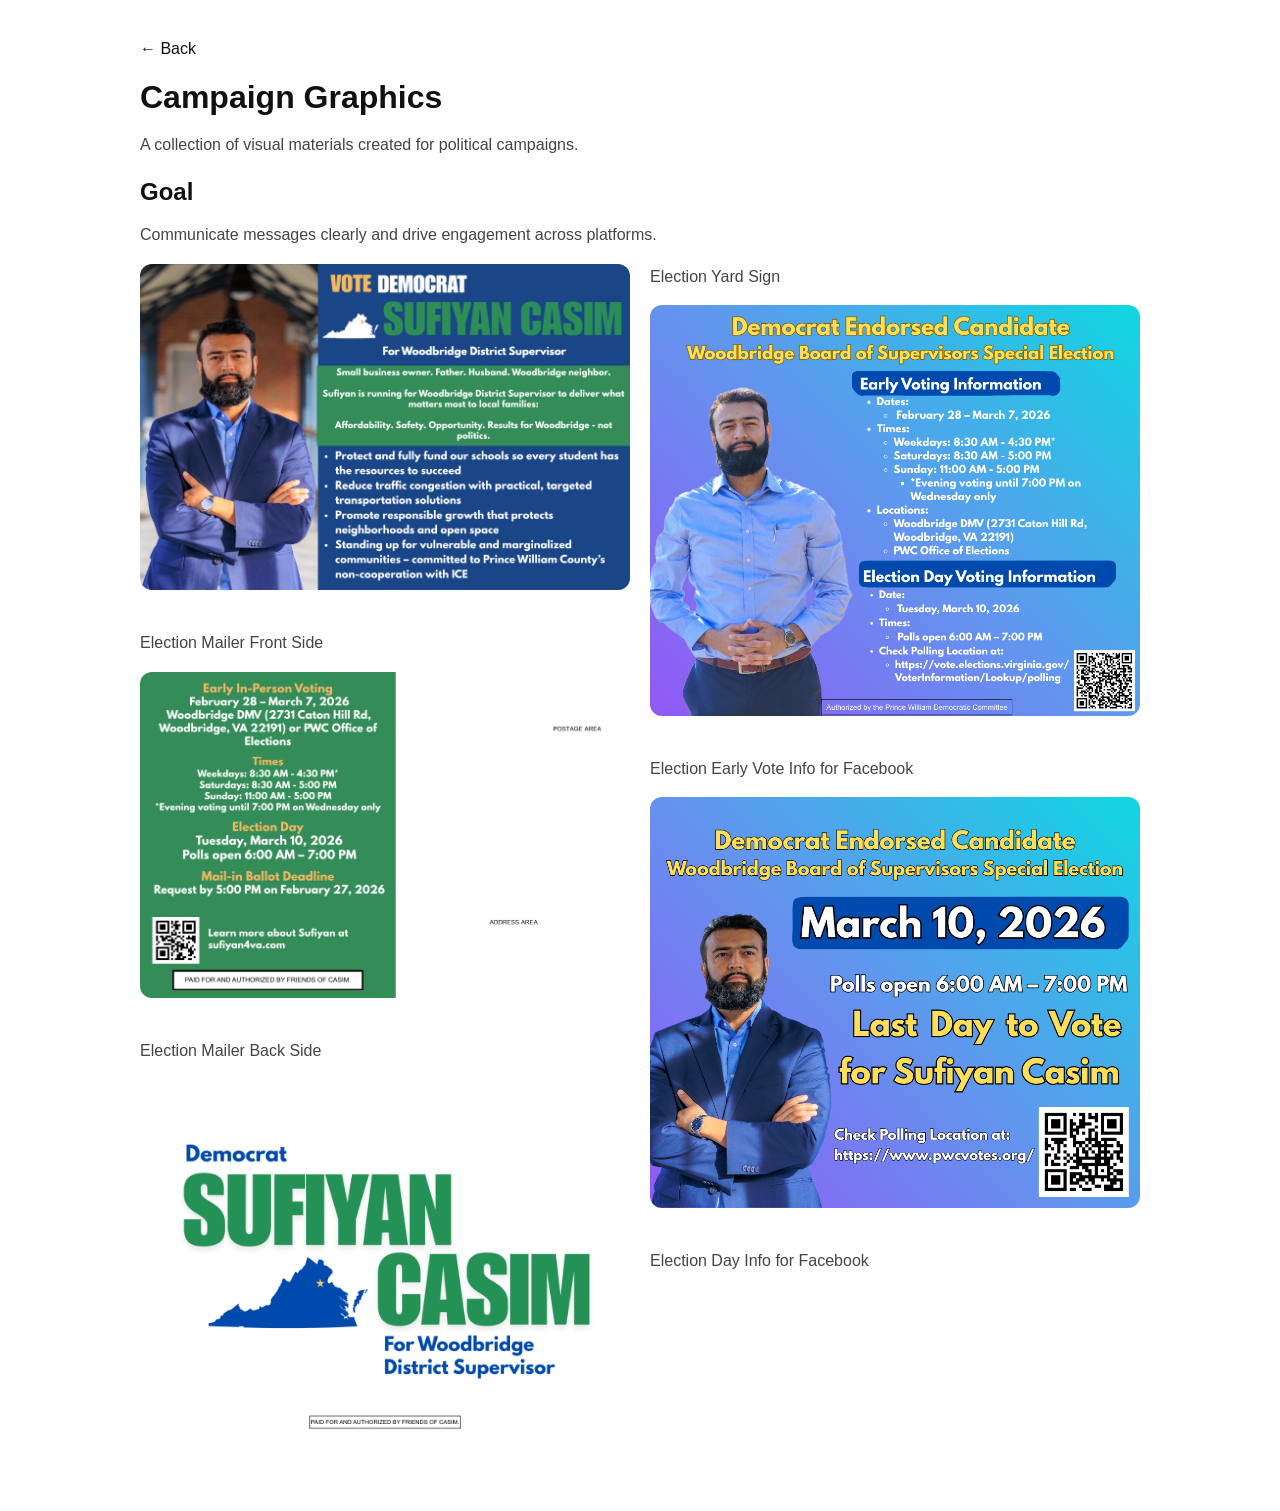
==== projects/campaign-graphics.html @ 76803ddf "Update campaign-graphics.html" ====
<!DOCTYPE html>
<html>
<head>
  <title>Campaign Graphics</title>
  <link rel="stylesheet" href="../style.css">
</head>

<body>
<div class="container">

  <a href="../index.html">← Back</a>

  <h1>Campaign Graphics</h1>
  <p>A collection of visual materials created for political campaigns.</p>

  <h2>Goal</h2>
  <p>Communicate messages clearly and drive engagement across platforms.</p>
  <div class="magazine-grid">
    <img src="/Sufiyan Casim for Woodbridge District Supervisor/Early In-Person Voting/1.png" class="mag-hero">
    <p>Election Mailer Front Side</p>
    <img src="/Sufiyan Casim for Woodbridge District Supervisor/Early In-Person Voting/2.png">
    <p>Election Mailer Back Side</p>
    <img src="/Sufiyan Casim for Woodbridge District Supervisor/Yard Sign.png">
    <p>Election Yard Sign</p>
    <img src="/Sufiyan Casim for Woodbridge District Supervisor/Early Voting Information.png">
    <p>Election Early Vote Info for Facebook</p>
    <img src="/Sufiyan Casim for Woodbridge District Supervisor/March 10, 2026.png">
    <p>Election Day Info for Facebook</p>

  </div>

</div>
</body>
</html>
---- style.css ----
body {
  font-family: 'Inter', sans-serif;
  margin: 0;
  background: #ffffff;
  color: #111;
}

.container {
  max-width: 1000px;
  margin: auto;
  padding: 40px 20px;
}

h1, h2, h3 {
  margin-bottom: 10px;
}

p {
  line-height: 1.6;
  color: #444;
}

a {
  text-decoration: none;
  color: inherit;
}

.nav {
  display: flex;
  justify-content: space-between;
  margin-bottom: 40px;
}

.grid {
  display: grid;
  grid-template-columns: 1fr 1fr;
  gap: 20px;
}

.project-card img {
  width: 100%;
  border-radius: 12px;
}

.project-card {
  transition: transform 0.2s ease;
}

.project-card:hover {
  transform: translateY(-5px);
}

.hero {
  margin-bottom: 60px;
}

.full-img {
  width: 100%;
  margin: 20px 0;
  border-radius: 12px;
}

@media (max-width: 700px) {
  .grid {
    grid-template-columns: 1fr;
  }
.image-grid {
  display: grid;
  grid-template-columns: repeat(2, 1fr);
  gap: 20px;
  margin-top: 20px;
}
}
.image-grid img {
  width: 100%;
  border-radius: 12px;
}
  @media (max-width: 700px) {
  .image-grid {
    grid-template-columns: 1fr;
  }
}
.magazine-grid {
  column-count: 2;
  column-gap: 20px;
}

.magazine-grid img {
  width: 100%;
  margin-bottom: 20px;
  border-radius: 12px;
}

.mag-hero {
  grid-row: span 2;
}

.mag-heroc{
  grid-coloumn: span 2;
}
.mag-wide {
  grid-column: span 2;
}

@media (max-width: 700px) {
  .magazine-grid {
    column-count: 1;
  }

  .mag-hero,
  .mag-wide {
    grid-column: span 1;
    grid-row: span 1;
  }
}
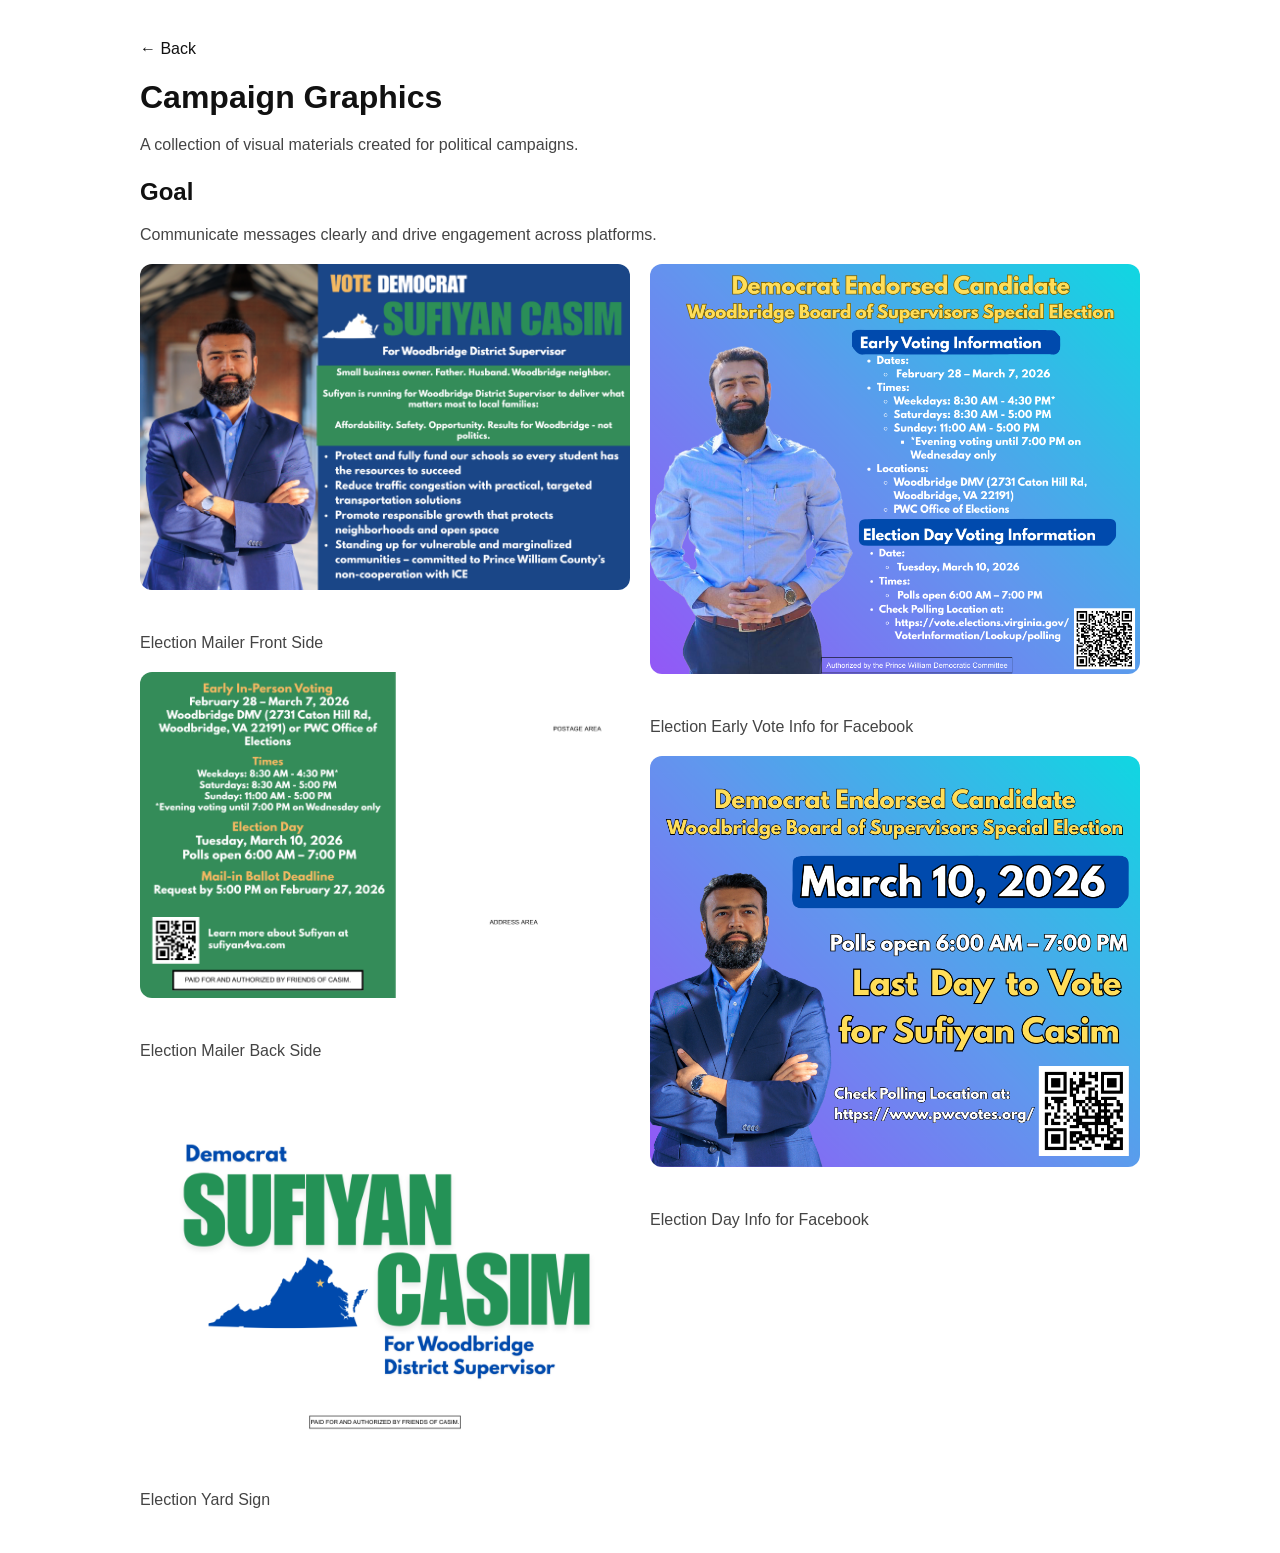
==== commit 6d774b2e: "Update campaign-graphics.html" ====
--- a/projects/campaign-graphics.html
+++ b/projects/campaign-graphics.html
@@ -16,16 +16,26 @@
   <h2>Goal</h2>
   <p>Communicate messages clearly and drive engagement across platforms.</p>
   <div class="magazine-grid">
+    <a href="#" class="project-card">
     <img src="/Sufiyan Casim for Woodbridge District Supervisor/Early In-Person Voting/1.png" class="mag-hero">
     <p>Election Mailer Front Side</p>
+    </a>
+    <a href="#" class="project-card">
     <img src="/Sufiyan Casim for Woodbridge District Supervisor/Early In-Person Voting/2.png">
     <p>Election Mailer Back Side</p>
+    </a>
+    <a href="#" class="project-card">
     <img src="/Sufiyan Casim for Woodbridge District Supervisor/Yard Sign.png">
     <p>Election Yard Sign</p>
+    </a>
+    <a href="#" class="project-card">
     <img src="/Sufiyan Casim for Woodbridge District Supervisor/Early Voting Information.png">
     <p>Election Early Vote Info for Facebook</p>
+    </a>
+    <a href="#" class="project-card">
     <img src="/Sufiyan Casim for Woodbridge District Supervisor/March 10, 2026.png">
     <p>Election Day Info for Facebook</p>
+    </a>
 
   </div>
 
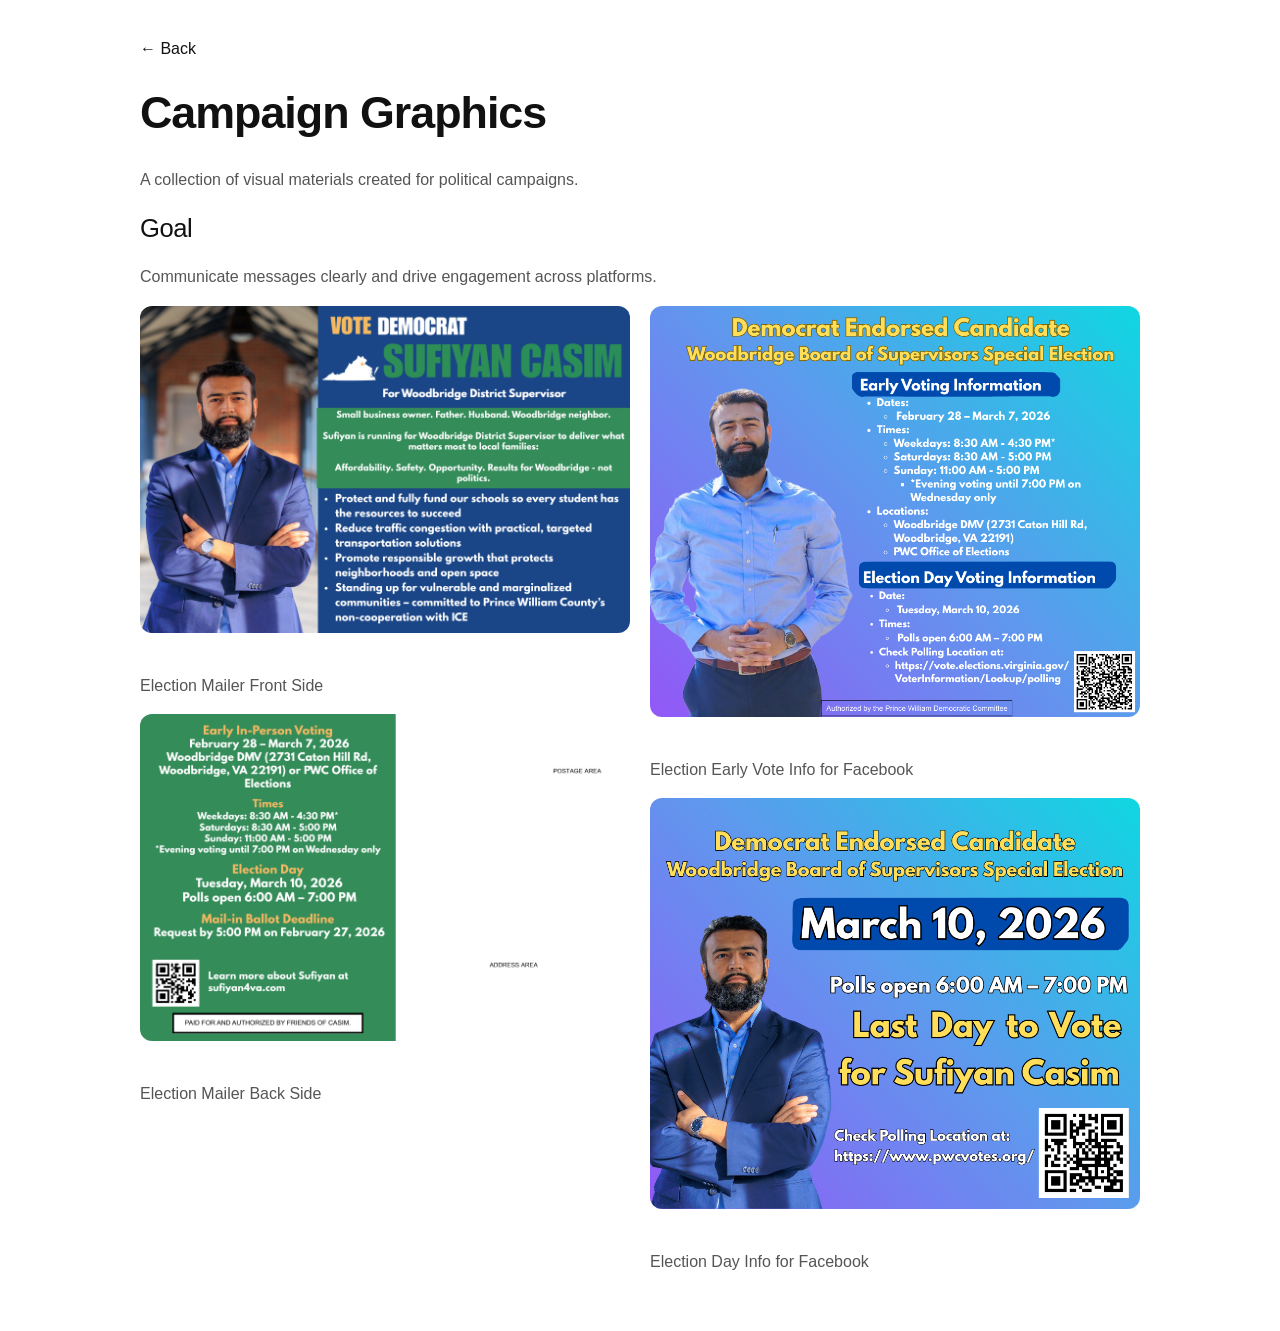
==== commit 76e96589: "Update campaign-graphics.html" ====
--- a/projects/campaign-graphics.html
+++ b/projects/campaign-graphics.html
@@ -17,24 +17,20 @@
   <p>Communicate messages clearly and drive engagement across platforms.</p>
   <div class="magazine-grid">
     <a href="#" class="project-card">
-    <img src="/Sufiyan Casim for Woodbridge District Supervisor/Early In-Person Voting/1.png" class="mag-hero">
-    <p>Election Mailer Front Side</p>
+      <img src="/Sufiyan Casim for Woodbridge District Supervisor/Early In-Person Voting/1.png" class="mag-hero">
+      <p>Election Mailer Front Side</p>
     </a>
     <a href="#" class="project-card">
-    <img src="/Sufiyan Casim for Woodbridge District Supervisor/Early In-Person Voting/2.png">
-    <p>Election Mailer Back Side</p>
+      <img src="/Sufiyan Casim for Woodbridge District Supervisor/Early In-Person Voting/2.png">
+      <p>Election Mailer Back Side</p>
     </a>
     <a href="#" class="project-card">
-    <img src="/Sufiyan Casim for Woodbridge District Supervisor/Yard Sign.png">
-    <p>Election Yard Sign</p>
+      <img src="/Sufiyan Casim for Woodbridge District Supervisor/Early Voting Information.png">
+      <p>Election Early Vote Info for Facebook</p>
     </a>
     <a href="#" class="project-card">
-    <img src="/Sufiyan Casim for Woodbridge District Supervisor/Early Voting Information.png">
-    <p>Election Early Vote Info for Facebook</p>
-    </a>
-    <a href="#" class="project-card">
-    <img src="/Sufiyan Casim for Woodbridge District Supervisor/March 10, 2026.png">
-    <p>Election Day Info for Facebook</p>
+      <img src="/Sufiyan Casim for Woodbridge District Supervisor/March 10, 2026.png">
+      <p>Election Day Info for Facebook</p>
     </a>
 
   </div>
--- a/style.css
+++ b/style.css
@@ -1,5 +1,5 @@
 body {
-  font-family: 'Inter', sans-serif;
+  font-family: 'Space Grotesk', sans-serif;
   margin: 0;
   background: #ffffff;
   color: #111;
@@ -11,13 +11,29 @@
   padding: 40px 20px;
 }
 
-h1, h2, h3 {
-  margin-bottom: 10px;
+h1 {
+  font-size: 2.8rem;
+  font-weight: 600;
+  letter-spacing: -1px;
+  line-height: 1.1;
+}
+
+h2 {
+  font-size: 1.6rem;
+  font-weight: 500;
+  letter-spacing: -0.5px;
+}
+
+h3 {
+  font-size: 1.2rem;
+  font-weight: 500;
 }
 
 p {
+  font-size: 1rem;
+  font-weight: 300;
   line-height: 1.6;
-  color: #444;
+  color: #555;
 }
 
 a {
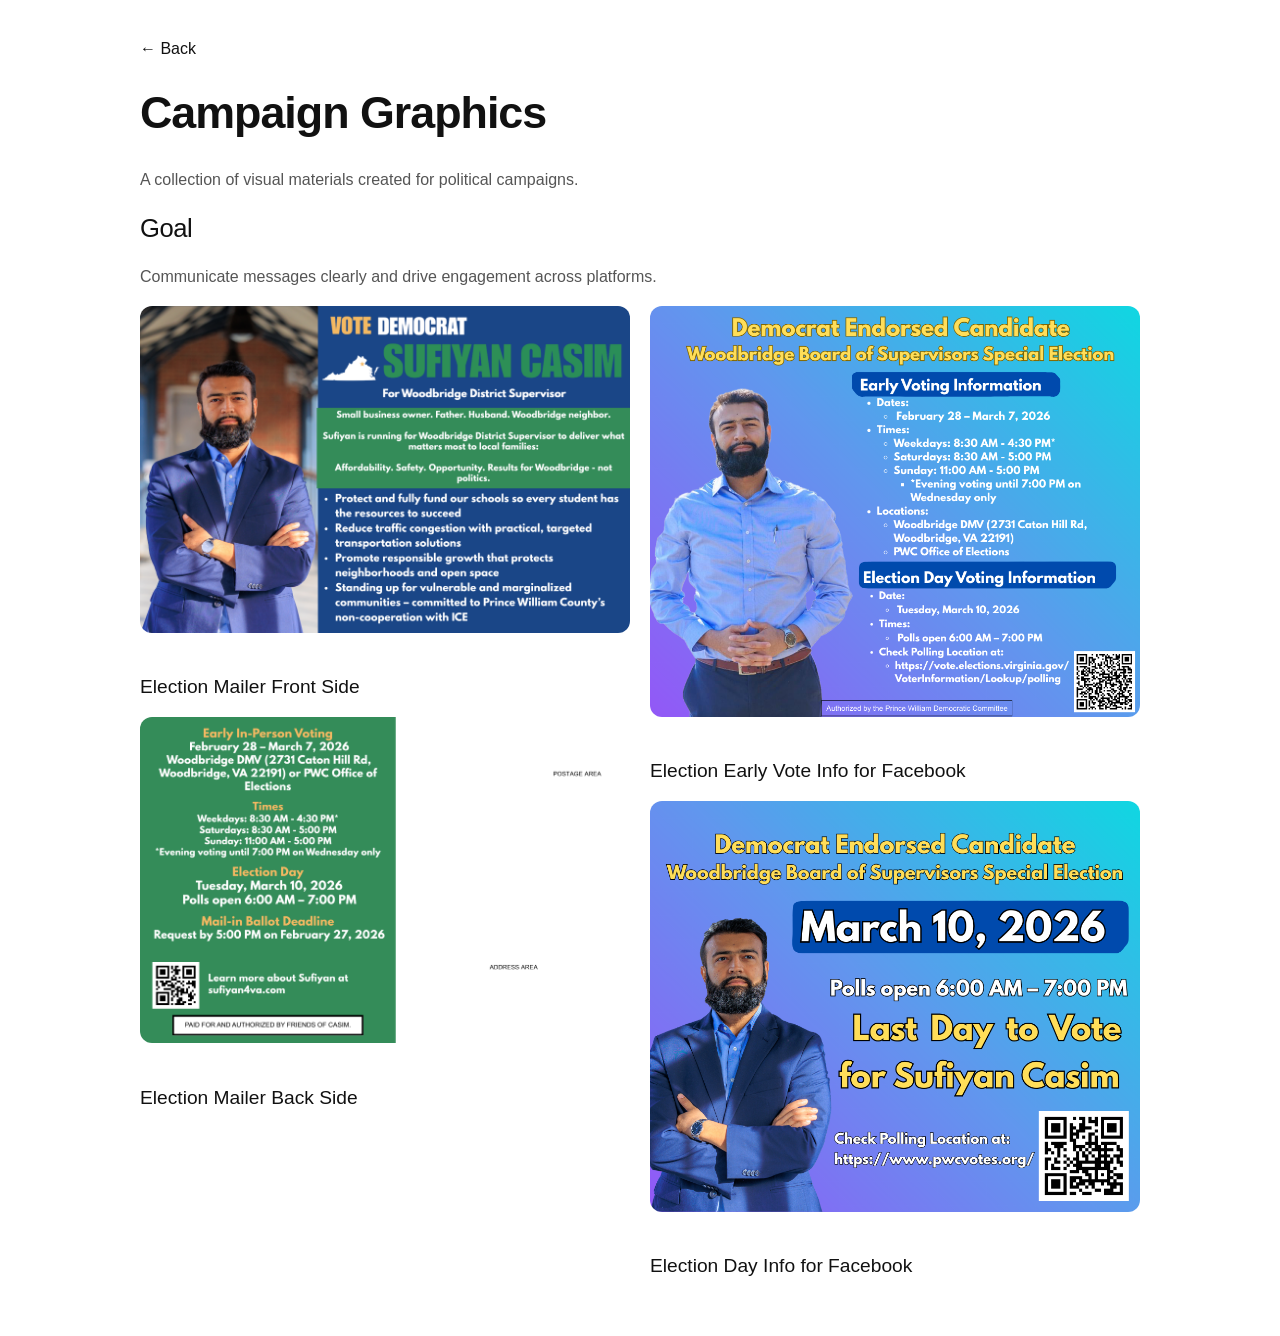
==== commit 47648dfe: "Update campaign-graphics.html" ====
--- a/projects/campaign-graphics.html
+++ b/projects/campaign-graphics.html
@@ -18,19 +18,19 @@
   <div class="magazine-grid">
     <a href="#" class="project-card">
       <img src="/Sufiyan Casim for Woodbridge District Supervisor/Early In-Person Voting/1.png" class="mag-hero">
-      <p>Election Mailer Front Side</p>
+      <h3>Election Mailer Front Side</h3>
     </a>
     <a href="#" class="project-card">
       <img src="/Sufiyan Casim for Woodbridge District Supervisor/Early In-Person Voting/2.png">
-      <p>Election Mailer Back Side</p>
+      <h3>Election Mailer Back Side</h3>
     </a>
     <a href="#" class="project-card">
       <img src="/Sufiyan Casim for Woodbridge District Supervisor/Early Voting Information.png">
-      <p>Election Early Vote Info for Facebook</p>
+      <h3>Election Early Vote Info for Facebook</h3>
     </a>
     <a href="#" class="project-card">
       <img src="/Sufiyan Casim for Woodbridge District Supervisor/March 10, 2026.png">
-      <p>Election Day Info for Facebook</p>
+      <h3>Election Day Info for Facebook</h3>
     </a>
 
   </div>
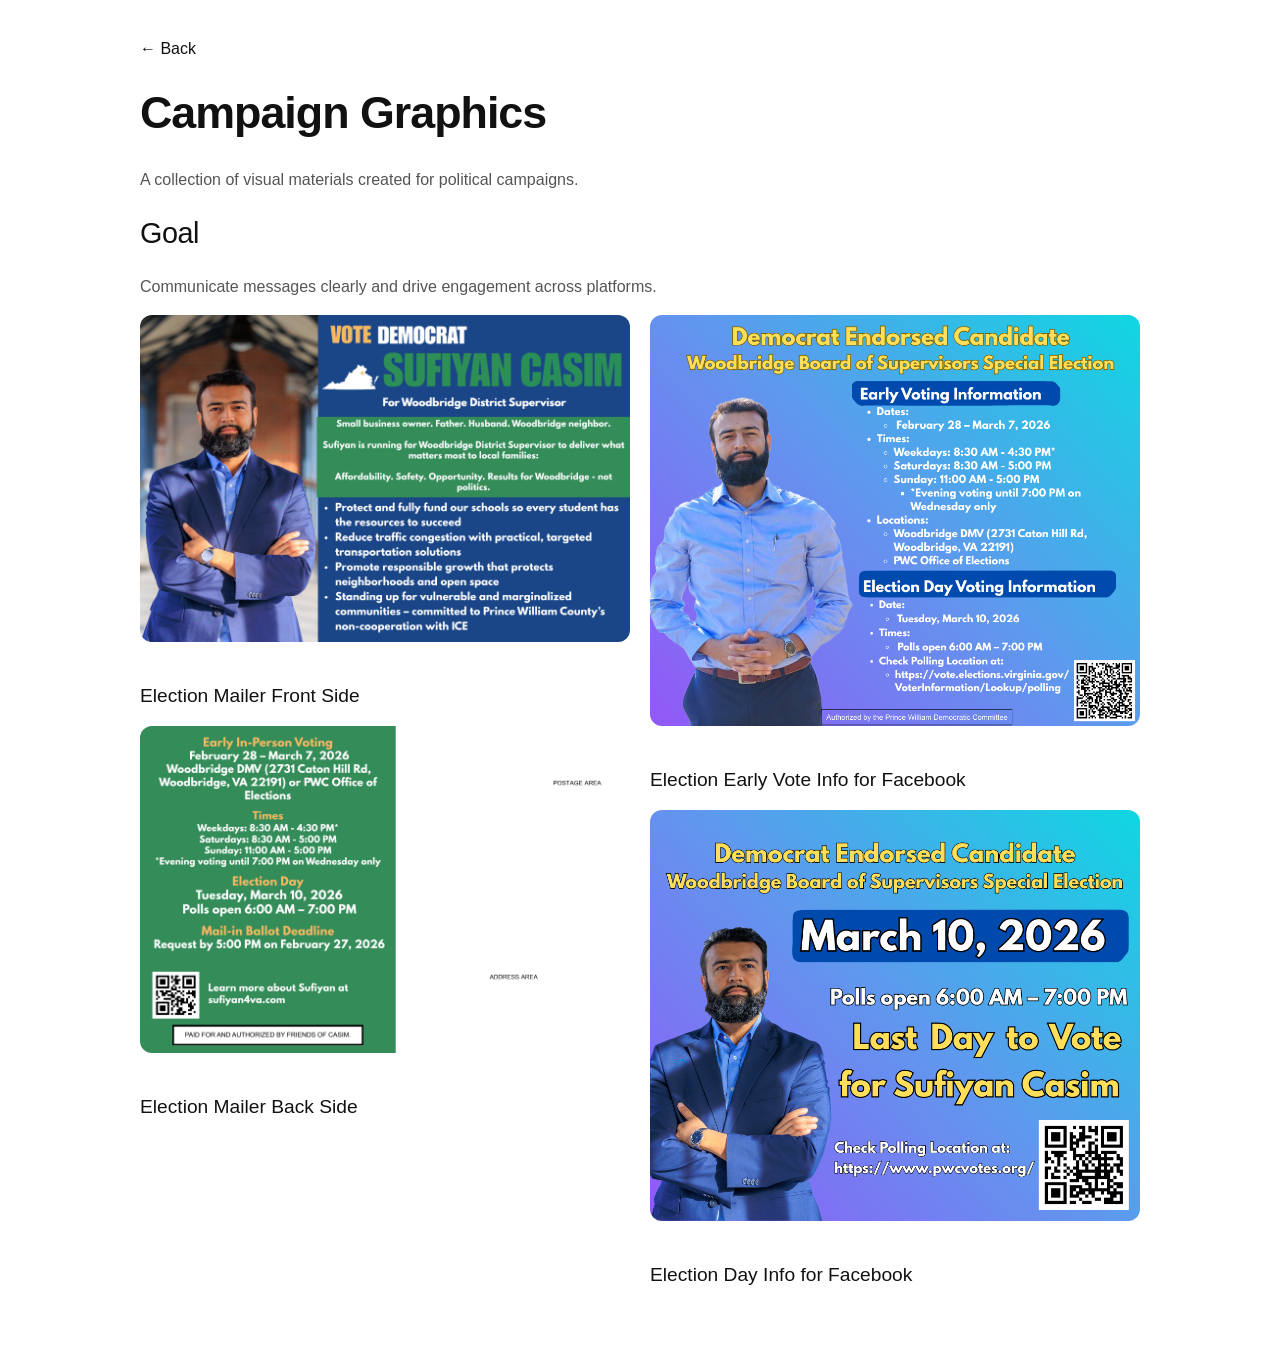
==== commit 889dbad6: "Update campaign-graphics.html" ====
--- a/projects/campaign-graphics.html
+++ b/projects/campaign-graphics.html
@@ -3,6 +3,7 @@
 <head>
   <title>Campaign Graphics</title>
   <link rel="stylesheet" href="../style.css">
+  <link href="https://fonts.googleapis.com/css2?family=Space+Grotesk:wght@300;400;500;600&display=swap" rel="stylesheet">
 </head>
 
 <body>
--- a/style.css
+++ b/style.css
@@ -13,20 +13,20 @@
 
 h1 {
   font-size: 2.8rem;
-  font-weight: 600;
+  font-weight: 700;
   letter-spacing: -1px;
   line-height: 1.1;
 }
 
 h2 {
-  font-size: 1.6rem;
+  font-size: 1.8rem;
   font-weight: 500;
   letter-spacing: -0.5px;
 }
 
 h3 {
   font-size: 1.2rem;
-  font-weight: 500;
+  font-weight: 300;
 }
 
 p {
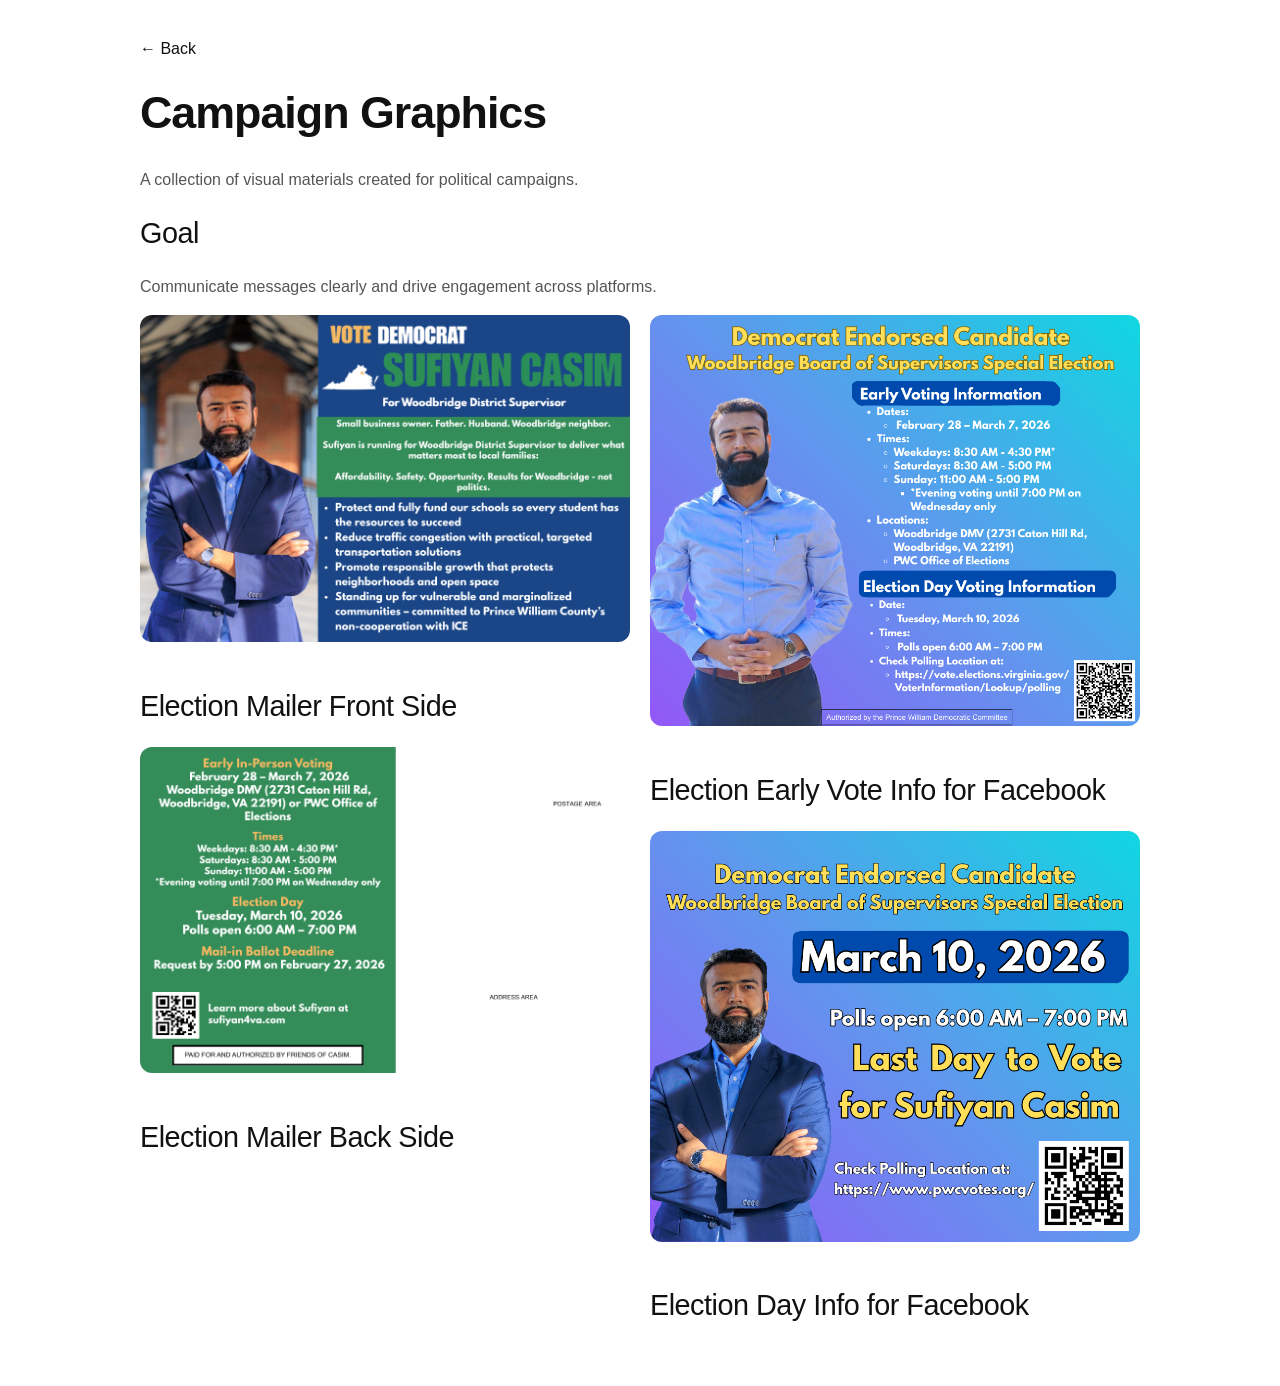
==== commit a072b1a5: "Update campaign-graphics.html" ====
--- a/projects/campaign-graphics.html
+++ b/projects/campaign-graphics.html
@@ -19,19 +19,19 @@
   <div class="magazine-grid">
     <a href="#" class="project-card">
       <img src="/Sufiyan Casim for Woodbridge District Supervisor/Early In-Person Voting/1.png" class="mag-hero">
-      <h3>Election Mailer Front Side</h3>
+      <h2>Election Mailer Front Side</h2>
     </a>
     <a href="#" class="project-card">
       <img src="/Sufiyan Casim for Woodbridge District Supervisor/Early In-Person Voting/2.png">
-      <h3>Election Mailer Back Side</h3>
+      <h2>Election Mailer Back Side</h2>
     </a>
     <a href="#" class="project-card">
       <img src="/Sufiyan Casim for Woodbridge District Supervisor/Early Voting Information.png">
-      <h3>Election Early Vote Info for Facebook</h3>
+      <h2>Election Early Vote Info for Facebook</h2>
     </a>
     <a href="#" class="project-card">
       <img src="/Sufiyan Casim for Woodbridge District Supervisor/March 10, 2026.png">
-      <h3>Election Day Info for Facebook</h3>
+      <h2>Election Day Info for Facebook</h2>
     </a>
 
   </div>
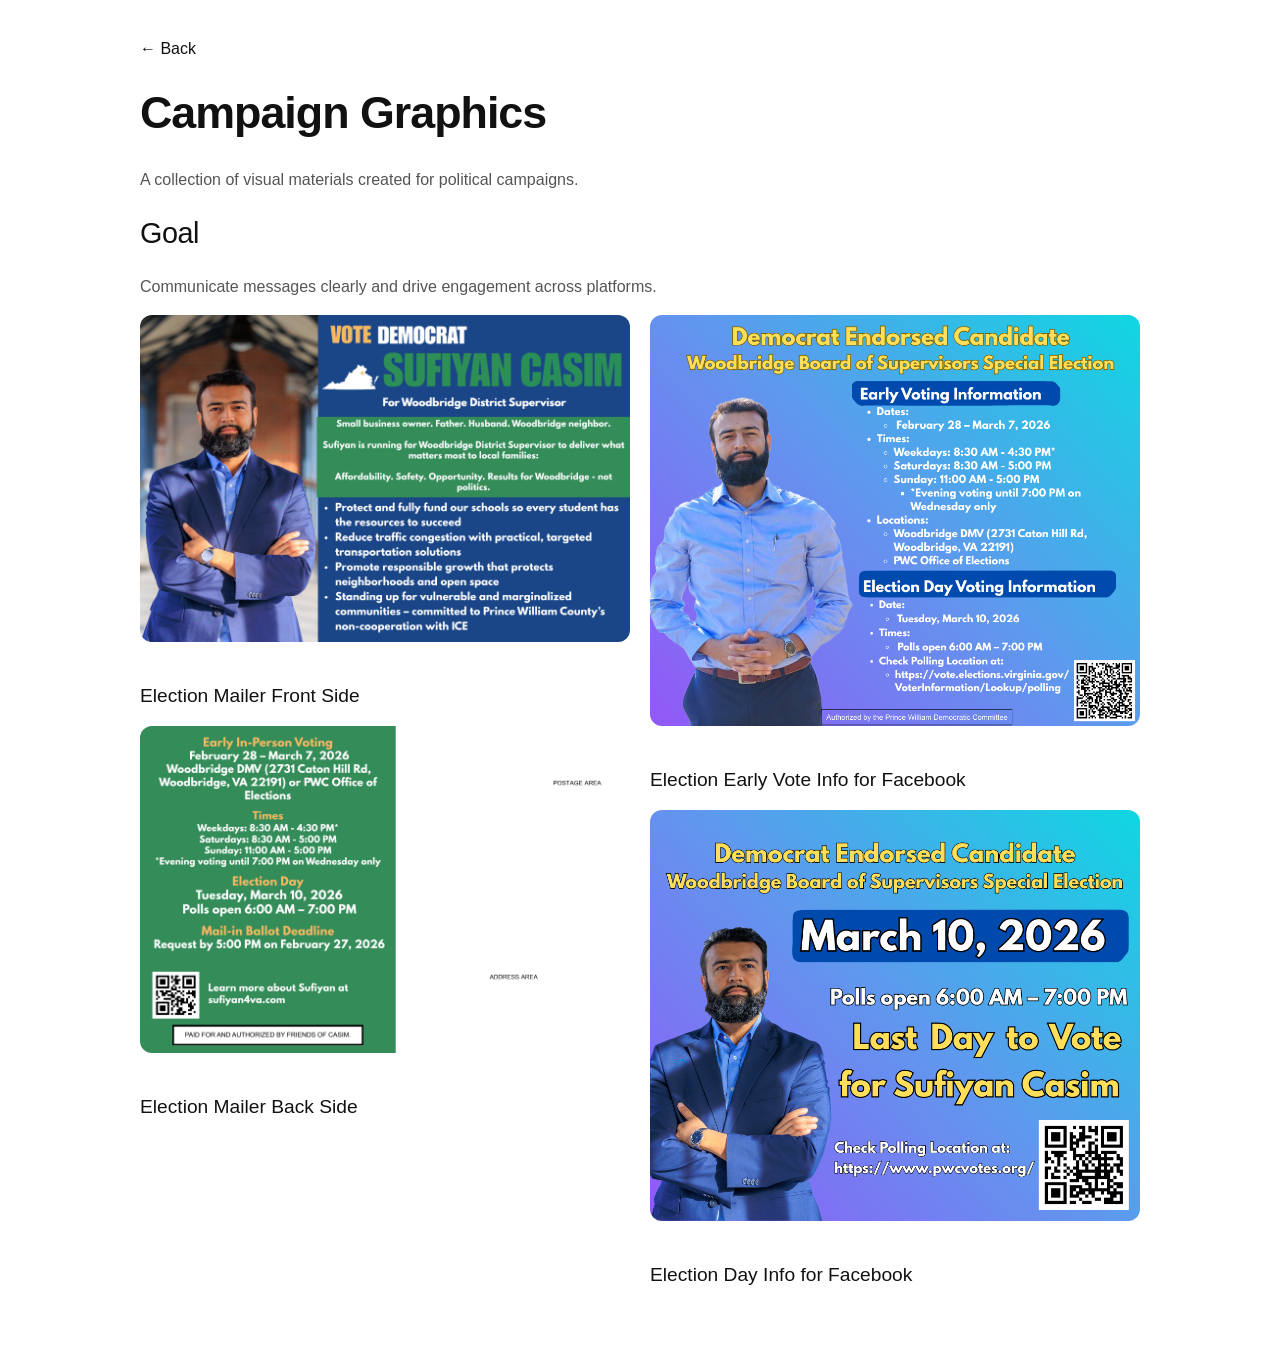
==== commit 60a000b1: "Update campaign-graphics.html" ====
--- a/projects/campaign-graphics.html
+++ b/projects/campaign-graphics.html
@@ -19,19 +19,19 @@
   <div class="magazine-grid">
     <a href="#" class="project-card">
       <img src="/Sufiyan Casim for Woodbridge District Supervisor/Early In-Person Voting/1.png" class="mag-hero">
-      <h2>Election Mailer Front Side</h2>
+      <h3>Election Mailer Front Side</h3>
     </a>
     <a href="#" class="project-card">
       <img src="/Sufiyan Casim for Woodbridge District Supervisor/Early In-Person Voting/2.png">
-      <h2>Election Mailer Back Side</h2>
+      <h3>Election Mailer Back Side</h3>
     </a>
     <a href="#" class="project-card">
       <img src="/Sufiyan Casim for Woodbridge District Supervisor/Early Voting Information.png">
-      <h2>Election Early Vote Info for Facebook</h2>
+      <h3>Election Early Vote Info for Facebook</h3>
     </a>
     <a href="#" class="project-card">
       <img src="/Sufiyan Casim for Woodbridge District Supervisor/March 10, 2026.png">
-      <h2>Election Day Info for Facebook</h2>
+      <h3>Election Day Info for Facebook</h3>
     </a>
 
   </div>
--- a/style.css
+++ b/style.css
@@ -26,7 +26,7 @@
 
 h3 {
   font-size: 1.2rem;
-  font-weight: 300;
+  font-weight: 500;
 }
 
 p {
